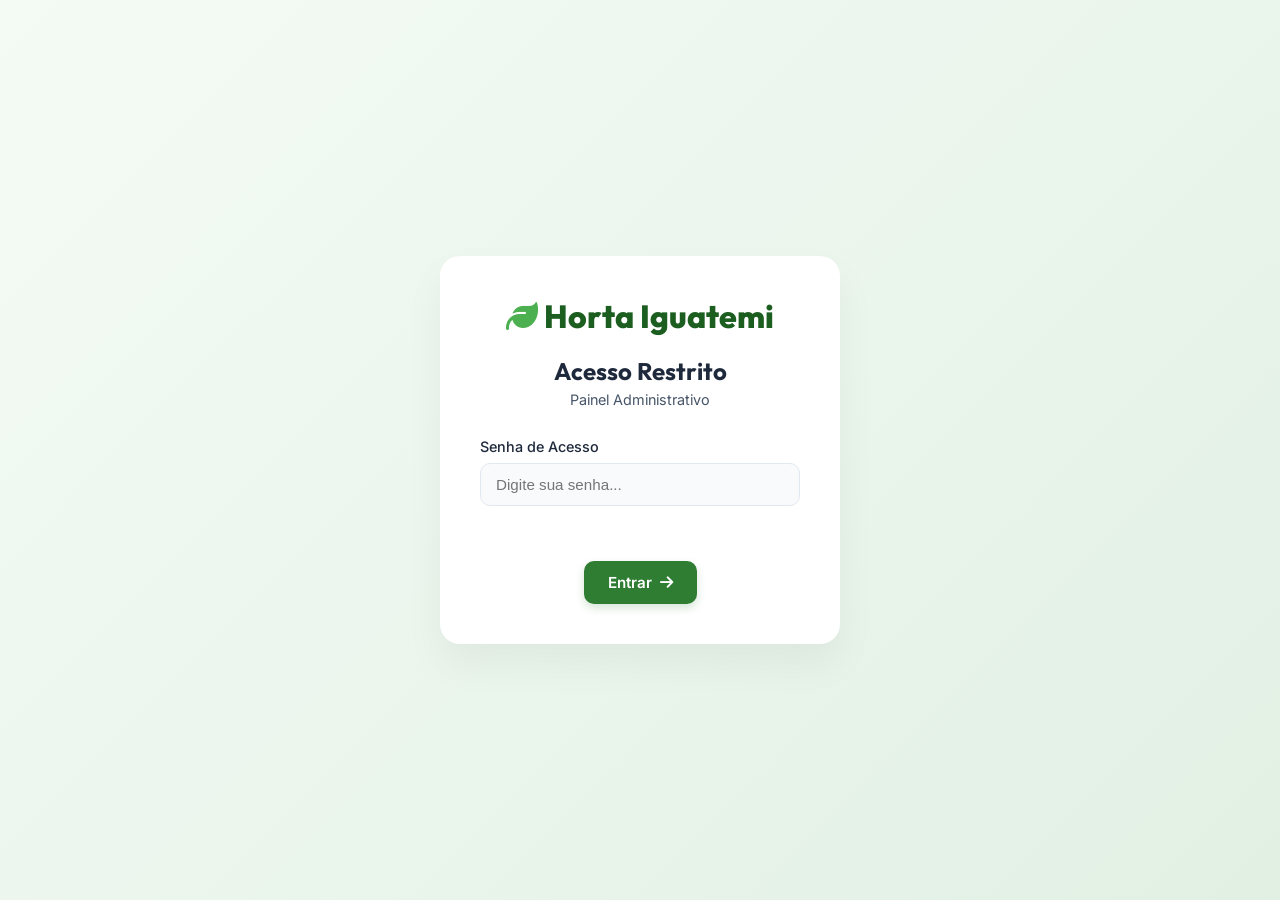
==== admin/index.html @ df5c10e3 "feat: adiciona painel de administracao e banco de dados local" ====
<!DOCTYPE html>
<html lang="pt-br">
<head>
    <meta charset="UTF-8">
    <meta name="viewport" content="width=device-width, initial-scale=1.0">
    <title>Painel Administrativo | Horta Iguatemi</title>
    <!-- Fonts -->
    <link rel="preconnect" href="https://fonts.googleapis.com">
    <link rel="preconnect" href="https://fonts.gstatic.com" crossorigin>
    <link href="https://fonts.googleapis.com/css2?family=Outfit:wght@400;500;600;700&family=Inter:wght@400;500;600&display=swap" rel="stylesheet">
    <!-- Icons -->
    <link rel="stylesheet" href="https://cdnjs.cloudflare.com/ajax/libs/font-awesome/6.5.1/css/all.min.css">
    <link rel="stylesheet" href="style.css">
</head>
<body>

    <!-- Tela de Login -->
    <div id="loginScreen" class="login-container">
        <div class="login-box">
            <div class="login-logo">
                <i class="fa-solid fa-leaf"></i> Horta Iguatemi
            </div>
            <h2>Acesso Restrito</h2>
            <p>Painel Administrativo</p>
            <div class="form-group">
                <label for="passwordInput">Senha de Acesso</label>
                <input type="password" id="passwordInput" placeholder="Digite sua senha...">
                <p id="loginError" class="error-msg"></p>
            </div>
            <button id="loginBtn" class="btn btn-primary">Entrar <i class="fa-solid fa-arrow-right"></i></button>
        </div>
    </div>

    <!-- Dashboard -->
    <div id="dashboardScreen" class="dashboard-container" style="display: none;">
        <!-- Sidebar -->
        <aside class="sidebar">
            <div class="sidebar-header">
                <i class="fa-solid fa-leaf"></i> Admin
            </div>
            <ul class="sidebar-menu">
                <li class="active"><a href="#"><i class="fa-solid fa-box"></i> Produtos</a></li>
                <li><a href="#" id="configMenuBtn"><i class="fa-solid fa-gear"></i> Configuração (GitHub)</a></li>
                <li><a href="../catalogo/index.html" target="_blank"><i class="fa-solid fa-arrow-up-right-from-square"></i> Ver Loja</a></li>
                <li class="logout-item"><a href="#" id="logoutBtn"><i class="fa-solid fa-right-from-bracket"></i> Sair</a></li>
            </ul>
        </aside>

        <!-- Main Content -->
        <main class="main-content">
            <header class="topbar">
                <h1>Gerenciamento de Produtos</h1>
                <div class="topbar-actions">
                    <span id="syncStatus" class="sync-status">Conectando...</span>
                    <button class="btn btn-primary" id="addProductBtn">
                        <i class="fa-solid fa-plus"></i> Novo Produto
                    </button>
                    <button class="btn btn-success" id="saveChangesBtn">
                        <i class="fa-solid fa-cloud-arrow-up"></i> Publicar Alterações
                    </button>
                </div>
            </header>

            <div class="content-wrapper">
                <div class="table-container">
                    <table class="products-table">
                        <thead>
                            <tr>
                                <th>Imagem</th>
                                <th>Produto</th>
                                <th>Categoria</th>
                                <th>Preço</th>
                                <th>Estoque</th>
                                <th>Ações</th>
                            </tr>
                        </thead>
                        <tbody id="productsTableBody">
                            <!-- Populated by JS -->
                        </tbody>
                    </table>
                </div>
            </div>
        </main>
    </div>

    <!-- Modal Adicionar/Editar Produto -->
    <div id="productModal" class="modal">
        <div class="modal-content">
            <div class="modal-header">
                <h3 id="modalTitle">Novo Produto</h3>
                <button class="close-btn" id="closeModalBtn"><i class="fa-solid fa-xmark"></i></button>
            </div>
            <div class="modal-body">
                <form id="productForm">
                    <input type="hidden" id="productId">
                    <div class="form-row">
                        <div class="form-group">
                            <label>Nome do Produto *</label>
                            <input type="text" id="pName" required>
                        </div>
                        <div class="form-group">
                            <label>Categoria *</label>
                            <select id="pCategory" required>
                                <option value="legumes">Legumes</option>
                                <option value="verduras">Verduras</option>
                                <option value="frutas">Frutas</option>
                            </select>
                        </div>
                    </div>
                    <div class="form-row">
                        <div class="form-group">
                            <label>Descrição (ex: 1kg, maço) *</label>
                            <input type="text" id="pDesc" required>
                        </div>
                        <div class="form-group">
                            <label>Preço (R$) *</label>
                            <input type="number" id="pPrice" step="0.01" required>
                        </div>
                    </div>
                    <div class="form-row align-center">
                        <div class="form-group">
                            <label>Disponível em Estoque?</label>
                            <label class="switch">
                                <input type="checkbox" id="pStock" checked>
                                <span class="slider round"></span>
                            </label>
                        </div>
                    </div>
                    
                    <div class="form-group">
                        <label>Imagem do Produto *</label>
                        <div class="image-upload-wrapper">
                            <img id="imagePreview" src="https://via.placeholder.com/300x200?text=Sem+Imagem" alt="Preview">
                            <div class="upload-controls">
                                <label class="btn btn-outline" style="cursor:pointer">
                                    <i class="fa-solid fa-upload"></i> Escolher Arquivo
                                    <input type="file" id="pImageFile" accept="image/*" style="display:none">
                                </label>
                                <p class="text-sm">Ou insira uma URL:</p>
                                <input type="url" id="pImageURL" placeholder="https://..." style="margin-top: 5px;">
                            </div>
                        </div>
                    </div>
                </form>
            </div>
            <div class="modal-footer">
                <button class="btn btn-outline" id="cancelModalBtn">Cancelar</button>
                <button class="btn btn-primary" id="saveProductBtn">Salvar Produto</button>
            </div>
        </div>
    </div>

    <!-- Modal Configuração GitHub -->
    <div id="configModal" class="modal">
        <div class="modal-content">
            <div class="modal-header">
                <h3>Configuração do Banco de Dados (GitHub)</h3>
                <button class="close-btn" id="closeConfigBtn"><i class="fa-solid fa-xmark"></i></button>
            </div>
            <div class="modal-body">
                <div class="alert info">
                    <i class="fa-solid fa-circle-info"></i> Para que as alterações sejam salvas e o site atualizado no Vercel, preencha os dados do seu repositório.
                </div>
                <div class="form-group">
                    <label>Seu Usuário do GitHub</label>
                    <input type="text" id="ghUser" placeholder="ex: vinicin0102">
                </div>
                <div class="form-group">
                    <label>Nome do Repositório</label>
                    <input type="text" id="ghRepo" placeholder="ex: Horta-Iguatemi">
                </div>
                <div class="form-group">
                    <label>Personal Access Token (PAT) *</label>
                    <input type="password" id="ghToken" placeholder="ghp_xxxxxxxxxxxxxxxxx">
                    <small><a href="https://github.com/settings/tokens/new?scopes=repo" target="_blank">Clique aqui para gerar um novo Token no GitHub (marque a opção "repo")</a></small>
                </div>
            </div>
            <div class="modal-footer">
                <button class="btn btn-primary" id="saveConfigBtn">Salvar Configuração</button>
            </div>
        </div>
    </div>

    <script src="admin.js"></script>
</body>
</html>
---- admin/style.css ----
:root {
    --primary: #2e7d32;
    --primary-light: #4caf50;
    --primary-dark: #1b5e20;
    --accent: #f57c00;
    --bg-light: #f4fbf5;
    --bg-body: #f8fafc;
    --text-dark: #1e293b;
    --text-body: #475569;
    --white: #ffffff;
    --border: #e2e8f0;
    --danger: #ef4444;
    --success: #10b981;
}

* { margin: 0; padding: 0; box-sizing: border-box; }

body {
    font-family: 'Inter', sans-serif;
    background-color: var(--bg-body);
    color: var(--text-body);
    display: flex;
    min-height: 100vh;
}

/* LOGIN SCREEN */
.login-container {
    display: flex;
    align-items: center;
    justify-content: center;
    width: 100%;
    height: 100vh;
    background: linear-gradient(135deg, var(--bg-light) 0%, #e2f0e4 100%);
}

.login-box {
    background: var(--white);
    padding: 40px;
    border-radius: 20px;
    box-shadow: 0 20px 40px rgba(0,0,0,0.05);
    width: 100%;
    max-width: 400px;
    text-align: center;
}

.login-logo {
    font-family: 'Outfit', sans-serif;
    font-size: 2rem;
    font-weight: 800;
    color: var(--primary-dark);
    margin-bottom: 20px;
}
.login-logo i { color: var(--primary-light); }
.login-box h2 { color: var(--text-dark); margin-bottom: 5px; font-family: 'Outfit', sans-serif; }
.login-box p { margin-bottom: 30px; font-size: 0.9rem; }

.error-msg { color: var(--danger); font-size: 0.85rem; margin-top: 5px; min-height: 20px;}

/* BUTTONS */
.btn {
    display: inline-flex; align-items: center; justify-content: center; gap: 8px;
    padding: 12px 24px; border-radius: 10px; font-weight: 600; font-size: 0.95rem;
    cursor: pointer; border: none; transition: all 0.3s ease; font-family: 'Inter', sans-serif;
}
.btn-primary { background: var(--primary); color: var(--white); box-shadow: 0 4px 10px rgba(46, 125, 50, 0.2); }
.btn-primary:hover { background: var(--primary-dark); transform: translateY(-2px); }
.btn-success { background: var(--success); color: var(--white); box-shadow: 0 4px 10px rgba(16, 185, 129, 0.2); }
.btn-success:hover { background: #059669; transform: translateY(-2px); }
.btn-outline { background: transparent; color: var(--text-dark); border: 1px solid var(--border); }
.btn-outline:hover { background: var(--bg-light); border-color: var(--primary); color: var(--primary); }
.btn-danger { background: #fee2e2; color: var(--danger); }
.btn-danger:hover { background: var(--danger); color: white; }
.btn-icon { padding: 8px; border-radius: 8px; font-size: 1rem; }

/* FORMS */
.form-group { margin-bottom: 20px; text-align: left; width: 100%; }
.form-group label { display: block; margin-bottom: 8px; font-size: 0.9rem; font-weight: 500; color: var(--text-dark); }
input[type="text"], input[type="password"], input[type="number"], input[type="url"], select {
    width: 100%; padding: 12px 15px; border: 1px solid var(--border); border-radius: 10px;
    font-size: 0.95rem; outline: none; transition: border-color 0.3s; background: var(--bg-body);
}
input:focus, select:focus { border-color: var(--primary); background: var(--white); box-shadow: 0 0 0 3px rgba(76, 175, 80, 0.1); }
.form-row { display: flex; gap: 20px; }
.form-row .form-group { flex: 1; }

/* DASHBOARD LAYOUT */
.dashboard-container { display: flex; width: 100%; height: 100vh; overflow: hidden; }

/* SIDEBAR */
.sidebar {
    width: 260px; background: var(--white); border-right: 1px solid var(--border);
    display: flex; flex-direction: column; z-index: 10;
}
.sidebar-header {
    padding: 30px 24px; font-family: 'Outfit', sans-serif; font-size: 1.5rem;
    font-weight: 800; color: var(--primary-dark); border-bottom: 1px solid var(--border);
}
.sidebar-menu { list-style: none; padding: 20px 0; flex: 1; }
.sidebar-menu li a {
    display: flex; align-items: center; gap: 12px; padding: 15px 24px;
    color: var(--text-body); text-decoration: none; font-weight: 500; transition: all 0.3s;
}
.sidebar-menu li a:hover, .sidebar-menu li.active a { background: var(--bg-light); color: var(--primary); border-right: 4px solid var(--primary); }
.sidebar-menu li.logout-item { margin-top: auto; border-top: 1px solid var(--border); }
.sidebar-menu li.logout-item a { color: var(--danger); }
.sidebar-menu li.logout-item a:hover { background: #fee2e2; border-right: 4px solid var(--danger); }

/* MAIN CONTENT */
.main-content { flex: 1; display: flex; flex-direction: column; overflow-y: auto; }
.topbar {
    background: var(--white); padding: 20px 40px; display: flex;
    justify-content: space-between; align-items: center; border-bottom: 1px solid var(--border);
    position: sticky; top: 0; z-index: 5;
}
.topbar h1 { font-family: 'Outfit', sans-serif; font-size: 1.5rem; color: var(--text-dark); }
.topbar-actions { display: flex; align-items: center; gap: 15px; }

.sync-status { font-size: 0.85rem; font-weight: 500; color: #64748b; display: flex; align-items: center; gap: 6px; }
.sync-status.online { color: var(--success); }
.sync-status.offline { color: var(--danger); }
.sync-status.syncing { color: var(--accent); }

/* CONTENT */
.content-wrapper { padding: 40px; }

.table-container {
    background: var(--white); border-radius: 16px; border: 1px solid var(--border);
    overflow: hidden; box-shadow: 0 4px 6px rgba(0,0,0,0.02);
}
.products-table { width: 100%; border-collapse: collapse; }
.products-table th {
    background: var(--bg-body); padding: 15px 20px; text-align: left;
    font-size: 0.85rem; font-weight: 600; color: #64748b; text-transform: uppercase; letter-spacing: 0.5px;
}
.products-table td { padding: 15px 20px; border-top: 1px solid var(--border); vertical-align: middle; }
.products-table tr:hover { background: var(--bg-body); }

.prod-img-cell img { width: 48px; height: 48px; border-radius: 8px; object-fit: cover; }
.prod-name-cell { font-weight: 600; color: var(--text-dark); }
.prod-desc { font-size: 0.8rem; color: #64748b; display: block; }
.badge { padding: 4px 10px; border-radius: 50px; font-size: 0.75rem; font-weight: 600; }
.badge-cat { background: var(--bg-light); color: var(--primary); }
.badge-stock { background: #dcfce7; color: #166534; }
.badge-stock.out { background: #fee2e2; color: #991b1b; }

.actions-cell { display: flex; gap: 8px; }

/* MODAL */
.modal {
    position: fixed; top: 0; left: 0; width: 100%; height: 100%;
    background: rgba(15, 23, 42, 0.6); backdrop-filter: blur(4px);
    display: none; align-items: center; justify-content: center; z-index: 100;
    opacity: 0; transition: opacity 0.3s;
}
.modal.active { display: flex; opacity: 1; }
.modal-content {
    background: var(--white); width: 100%; max-width: 600px; border-radius: 24px;
    box-shadow: 0 25px 50px -12px rgba(0,0,0,0.25); transform: translateY(20px); transition: transform 0.3s;
    display: flex; flex-direction: column; max-height: 90vh;
}
.modal.active .modal-content { transform: translateY(0); }

.modal-header {
    padding: 24px 30px; border-bottom: 1px solid var(--border); display: flex;
    justify-content: space-between; align-items: center;
}
.modal-header h3 { font-family: 'Outfit', sans-serif; font-size: 1.3rem; color: var(--text-dark); }
.close-btn { background: none; border: none; font-size: 1.2rem; cursor: pointer; color: #64748b; }
.close-btn:hover { color: var(--danger); }

.modal-body { padding: 30px; overflow-y: auto; }
.modal-footer {
    padding: 20px 30px; border-top: 1px solid var(--border); display: flex;
    justify-content: flex-end; gap: 15px; background: var(--bg-body); border-radius: 0 0 24px 24px;
}

/* SWITCH TOGGLE */
.switch { position: relative; display: inline-block; width: 50px; height: 26px; }
.switch input { opacity: 0; width: 0; height: 0; }
.slider { position: absolute; cursor: pointer; top: 0; left: 0; right: 0; bottom: 0; background-color: #ccc; transition: .4s; }
.slider:before { position: absolute; content: ""; height: 18px; width: 18px; left: 4px; bottom: 4px; background-color: white; transition: .4s; }
input:checked + .slider { background-color: var(--success); }
input:checked + .slider:before { transform: translateX(24px); }
.slider.round { border-radius: 34px; }
.slider.round:before { border-radius: 50%; }

/* IMAGE UPLOAD */
.image-upload-wrapper { display: flex; gap: 20px; align-items: flex-start; }
#imagePreview { width: 120px; height: 120px; border-radius: 12px; object-fit: cover; border: 1px solid var(--border); }
.upload-controls { flex: 1; }

.alert { padding: 12px 16px; border-radius: 10px; margin-bottom: 20px; font-size: 0.9rem; }
.alert.info { background: #eff6ff; color: #1e3a8a; border: 1px solid #bfdbfe; }
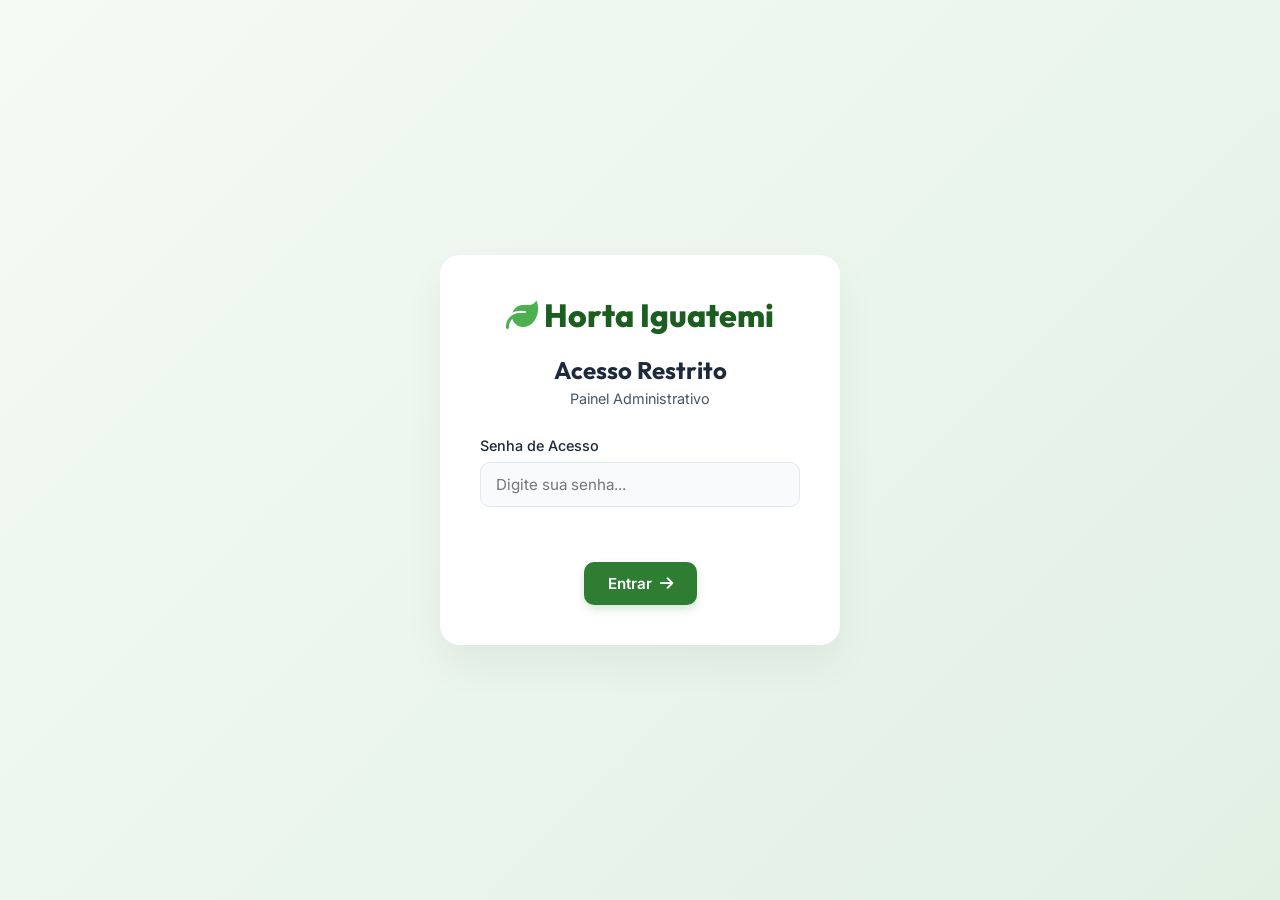
==== commit 74907150: "feat: landing page totalmente gerenciável via painel admin com suporte a upload de imagens" ====
--- a/admin/index.html
+++ b/admin/index.html
@@ -39,8 +39,8 @@
                 <i class="fa-solid fa-leaf"></i> Admin
             </div>
             <ul class="sidebar-menu">
-                <li class="active"><a href="#"><i class="fa-solid fa-box"></i> Produtos</a></li>
-                <li><a href="#" id="configMenuBtn"><i class="fa-solid fa-gear"></i> Configuração (GitHub)</a></li>
+                <li class="active" id="menu-produtos"><a href="#"><i class="fa-solid fa-box"></i> Produtos</a></li>
+                <li id="menu-site"><a href="#"><i class="fa-solid fa-palette"></i> Personalizar Site</a></li>
                 <li><a href="../catalogo/index.html" target="_blank"><i class="fa-solid fa-arrow-up-right-from-square"></i> Ver Loja</a></li>
                 <li class="logout-item"><a href="#" id="logoutBtn"><i class="fa-solid fa-right-from-bracket"></i> Sair</a></li>
             </ul>
@@ -62,7 +62,7 @@
             </header>
 
             <div class="content-wrapper">
-                <div class="table-container">
+                <div class="table-container" id="productsSection">
                     <table class="products-table">
                         <thead>
                             <tr>
@@ -79,6 +79,373 @@
                         </tbody>
                     </table>
                 </div>
+
+                <!-- Personalizar Site Section -->
+                <div class="site-config-container" id="siteConfigSection" style="display: none;">
+                    <h2 style="margin-bottom: 8px; font-family: 'Outfit'; color: var(--primary-dark);"><i class="fa-solid fa-wand-magic-sparkles"></i> Editor da Landing Page</h2>
+                    <p style="margin-bottom: 25px; color: #64748b; font-size: 0.9rem;">Clique em cada seção para expandir e editar todos os textos e imagens do seu site.</p>
+                    
+                    <form id="siteConfigForm">
+
+                        <!-- WHATSAPP -->
+                        <div class="accordion-section">
+                            <div class="accordion-header" onclick="toggleAccordion(this)">
+                                <span><i class="fa-brands fa-whatsapp" style="color:#25D366"></i> WhatsApp</span>
+                                <i class="fa-solid fa-chevron-down accordion-arrow"></i>
+                            </div>
+                            <div class="accordion-body">
+                                <div class="form-group">
+                                    <label>Número do WhatsApp (ex: 5515999999999)</label>
+                                    <input type="text" id="cfgWhatsapp" placeholder="5515999999999">
+                                    <small>Será usado para receber os pedidos do catálogo.</small>
+                                </div>
+                            </div>
+                        </div>
+
+                        <!-- HERO -->
+                        <div class="accordion-section">
+                            <div class="accordion-header" onclick="toggleAccordion(this)">
+                                <span><i class="fa-solid fa-star" style="color:var(--accent)"></i> Seção Principal (Hero)</span>
+                                <i class="fa-solid fa-chevron-down accordion-arrow"></i>
+                            </div>
+                            <div class="accordion-body">
+                                <div class="form-group">
+                                    <label>Tag / Etiqueta</label>
+                                    <input type="text" id="cfgHeroTag" placeholder="Entrega Rápida em Sorocaba">
+                                </div>
+                                <div class="form-group">
+                                    <label>Título Principal</label>
+                                    <input type="text" id="cfgHeroTitle" placeholder="Hortifruti Fresco Direto da Horta para Sua Casa">
+                                    <small>Use &lt;span&gt;Palavra&lt;/span&gt; para destaque verde.</small>
+                                </div>
+                                <div class="form-group">
+                                    <label>Subtítulo</label>
+                                    <textarea id="cfgHeroSub" rows="2" placeholder="Verduras e legumes colhidos no mesmo dia..."></textarea>
+                                </div>
+                                <div class="form-group">
+                                    <label>Imagem Principal</label>
+                                    <div class="image-upload-wrapper" style="display:flex; gap:15px; align-items:center;">
+                                        <img id="previewHeroImg" src="https://via.placeholder.com/120" alt="Preview" style="width:120px; height:80px; object-fit:cover; border-radius:8px; border:1px solid #e2e8f0;">
+                                        <div class="upload-controls" style="flex:1;">
+                                            <label class="btn btn-outline" style="cursor:pointer; padding: 8px 16px; font-size: 0.85rem;">
+                                                <i class="fa-solid fa-upload"></i> Enviar Foto
+                                                <input type="file" id="fileHeroImg" accept="image/*" style="display:none" onchange="handleSiteImageUpload(this, 'cfgHeroImg', 'previewHeroImg')">
+                                            </label>
+                                            <input type="text" id="cfgHeroImg" placeholder="Ou cole a URL..." oninput="updatePreview('previewHeroImg', this.value)" style="margin-top: 10px;">
+                                        </div>
+                                    </div>
+                                </div>
+                                <div class="form-row">
+                                    <div class="form-group">
+                                        <label>Badge Flutuante — Título</label>
+                                        <input type="text" id="cfgBadgeTitle" placeholder="Delivery Rápido">
+                                    </div>
+                                    <div class="form-group">
+                                        <label>Badge Flutuante — Subtítulo</label>
+                                        <input type="text" id="cfgBadgeSub" placeholder="Sorocaba e Região">
+                                    </div>
+                                </div>
+                            </div>
+                        </div>
+
+                        <!-- SOBRE NOS -->
+                        <div class="accordion-section">
+                            <div class="accordion-header" onclick="toggleAccordion(this)">
+                                <span><i class="fa-solid fa-book-open" style="color:var(--primary)"></i> Seção Sobre Nós</span>
+                                <i class="fa-solid fa-chevron-down accordion-arrow"></i>
+                            </div>
+                            <div class="accordion-body">
+                                <div class="form-group">
+                                    <label>Tag / Etiqueta</label>
+                                    <input type="text" id="cfgAboutTag" placeholder="Nossa História">
+                                </div>
+                                <div class="form-group">
+                                    <label>Imagem Sobre Nós</label>
+                                    <div class="image-upload-wrapper" style="display:flex; gap:15px; align-items:center;">
+                                        <img id="previewAboutImg" src="https://via.placeholder.com/120" alt="Preview" style="width:120px; height:80px; object-fit:cover; border-radius:8px; border:1px solid #e2e8f0;">
+                                        <div class="upload-controls" style="flex:1;">
+                                            <label class="btn btn-outline" style="cursor:pointer; padding: 8px 16px; font-size: 0.85rem;">
+                                                <i class="fa-solid fa-upload"></i> Enviar Foto
+                                                <input type="file" id="fileAboutImg" accept="image/*" style="display:none" onchange="handleSiteImageUpload(this, 'cfgAboutImg', 'previewAboutImg')">
+                                            </label>
+                                            <input type="text" id="cfgAboutImg" placeholder="Ou cole a URL..." oninput="updatePreview('previewAboutImg', this.value)" style="margin-top: 10px;">
+                                        </div>
+                                    </div>
+                                </div>
+                                <div class="form-group">
+                                    <label>Título</label>
+                                    <input type="text" id="cfgAboutTitle" placeholder="Tradição de mais de 20 anos em Sorocaba">
+                                </div>
+                                <div class="form-group">
+                                    <label>Texto</label>
+                                    <textarea id="cfgAboutText" rows="6" placeholder="Escreva a história..."></textarea>
+                                    <small>Use &lt;strong&gt;texto&lt;/strong&gt; para negrito e &lt;br&gt; para quebra de linha.</small>
+                                </div>
+                            </div>
+                        </div>
+
+                        <!-- BENEFICIOS -->
+                        <div class="accordion-section">
+                            <div class="accordion-header" onclick="toggleAccordion(this)">
+                                <span><i class="fa-solid fa-trophy" style="color:#eab308"></i> Seção Benefícios (4 cards)</span>
+                                <i class="fa-solid fa-chevron-down accordion-arrow"></i>
+                            </div>
+                            <div class="accordion-body">
+                                <div class="form-group">
+                                    <label>Tag / Etiqueta</label>
+                                    <input type="text" id="cfgBenTag" placeholder="Por que escolher a Horta Iguatemi?">
+                                </div>
+                                <div class="form-group">
+                                    <label>Título da Seção</label>
+                                    <input type="text" id="cfgBenTitle" placeholder="Benefícios de comprar direto do produtor">
+                                </div>
+                                <div class="card-edit-group">
+                                    <p class="card-edit-label">Card 1 — <i class="fa-solid fa-sun"></i></p>
+                                    <div class="form-row">
+                                        <div class="form-group"><label>Título</label><input type="text" id="cfgBen1Title" placeholder="Colhidos no Mesmo Dia"></div>
+                                        <div class="form-group"><label>Texto</label><input type="text" id="cfgBen1Text" placeholder="Garantia de frescor absoluto..."></div>
+                                    </div>
+                                </div>
+                                <div class="card-edit-group">
+                                    <p class="card-edit-label">Card 2 — <i class="fa-solid fa-leaf"></i></p>
+                                    <div class="form-row">
+                                        <div class="form-group"><label>Título</label><input type="text" id="cfgBen2Title" placeholder="Fertilizantes Biológicos"></div>
+                                        <div class="form-group"><label>Texto</label><input type="text" id="cfgBen2Text" placeholder="Cultivo sustentável..."></div>
+                                    </div>
+                                </div>
+                                <div class="card-edit-group">
+                                    <p class="card-edit-label">Card 3 — <i class="fa-solid fa-handshake"></i></p>
+                                    <div class="form-row">
+                                        <div class="form-group"><label>Título</label><input type="text" id="cfgBen3Title" placeholder="Sem Atravessadores"></div>
+                                        <div class="form-group"><label>Texto</label><input type="text" id="cfgBen3Text" placeholder="Direto da nossa horta..."></div>
+                                    </div>
+                                </div>
+                                <div class="card-edit-group">
+                                    <p class="card-edit-label">Card 4 — <i class="fa-solid fa-motorcycle"></i></p>
+                                    <div class="form-row">
+                                        <div class="form-group"><label>Título</label><input type="text" id="cfgBen4Title" placeholder="Entrega Rápida"></div>
+                                        <div class="form-group"><label>Texto</label><input type="text" id="cfgBen4Text" placeholder="Agilidade no delivery..."></div>
+                                    </div>
+                                </div>
+                            </div>
+                        </div>
+
+                        <!-- COMO FUNCIONA -->
+                        <div class="accordion-section">
+                            <div class="accordion-header" onclick="toggleAccordion(this)">
+                                <span><i class="fa-solid fa-list-ol" style="color:#6366f1"></i> Seção Como Funciona (4 passos)</span>
+                                <i class="fa-solid fa-chevron-down accordion-arrow"></i>
+                            </div>
+                            <div class="accordion-body">
+                                <div class="form-group">
+                                    <label>Tag / Etiqueta</label>
+                                    <input type="text" id="cfgStepsTag" placeholder="Praticidade">
+                                </div>
+                                <div class="form-group">
+                                    <label>Título da Seção</label>
+                                    <input type="text" id="cfgStepsTitle" placeholder="Como Funciona">
+                                </div>
+                                <div class="card-edit-group">
+                                    <p class="card-edit-label">Passo 1</p>
+                                    <div class="form-row">
+                                        <div class="form-group"><label>Título</label><input type="text" id="cfgStep1Title" placeholder="Escolha seus produtos"></div>
+                                        <div class="form-group"><label>Texto</label><input type="text" id="cfgStep1Text" placeholder="Confira nossa lista..."></div>
+                                    </div>
+                                </div>
+                                <div class="card-edit-group">
+                                    <p class="card-edit-label">Passo 2</p>
+                                    <div class="form-row">
+                                        <div class="form-group"><label>Título</label><input type="text" id="cfgStep2Title" placeholder="Faça o pedido"></div>
+                                        <div class="form-group"><label>Texto</label><input type="text" id="cfgStep2Text" placeholder="Faça seu pedido pelo site..."></div>
+                                    </div>
+                                </div>
+                                <div class="card-edit-group">
+                                    <p class="card-edit-label">Passo 3</p>
+                                    <div class="form-row">
+                                        <div class="form-group"><label>Título</label><input type="text" id="cfgStep3Title" placeholder="Colheita no dia"></div>
+                                        <div class="form-group"><label>Texto</label><input type="text" id="cfgStep3Text" placeholder="A Horta Iguatemi colhe..."></div>
+                                    </div>
+                                </div>
+                                <div class="card-edit-group">
+                                    <p class="card-edit-label">Passo 4</p>
+                                    <div class="form-row">
+                                        <div class="form-group"><label>Título</label><input type="text" id="cfgStep4Title" placeholder="Entregamos"></div>
+                                        <div class="form-group"><label>Texto</label><input type="text" id="cfgStep4Text" placeholder="Receba na sua casa..."></div>
+                                    </div>
+                                </div>
+                            </div>
+                        </div>
+
+                        <!-- VITRINE DE PRODUTOS -->
+                        <div class="accordion-section">
+                            <div class="accordion-header" onclick="toggleAccordion(this)">
+                                <span><i class="fa-solid fa-images" style="color:#ec4899"></i> Vitrine de Produtos (6 cards)</span>
+                                <i class="fa-solid fa-chevron-down accordion-arrow"></i>
+                            </div>
+                            <div class="accordion-body">
+                                <div class="form-group">
+                                    <label>Tag / Etiqueta</label>
+                                    <input type="text" id="cfgProdTag" placeholder="Frescor Garantido">
+                                </div>
+                                <div class="form-group">
+                                    <label>Título da Seção</label>
+                                    <input type="text" id="cfgProdTitle" placeholder="Produtos Disponíveis">
+                                </div>
+
+                                <div class="card-edit-group">
+                                    <p class="card-edit-label">Produto 1</p>
+                                    <div class="form-group"><label>Selo (ex: Mais Vendido)</label><input type="text" id="cfgVp1Tag" placeholder="Mais Vendido"></div>
+                                    <div class="form-row">
+                                        <div class="form-group"><label>Nome</label><input type="text" id="cfgVp1Name" placeholder="Couve"></div>
+                                        <div class="form-group">
+                                            <label>Imagem</label>
+                                            <div style="display:flex; gap:10px; align-items:center;">
+                                                <img id="previewVp1Img" src="https://via.placeholder.com/40" style="width:40px; height:40px; border-radius:5px; object-fit:cover;">
+                                                <label class="btn btn-outline" style="cursor:pointer; padding: 8px; font-size: 0.8rem; flex-shrink:0;">
+                                                    <i class="fa-solid fa-upload"></i> <input type="file" accept="image/*" style="display:none" onchange="handleSiteImageUpload(this, 'cfgVp1Img', 'previewVp1Img')">
+                                                </label>
+                                                <input type="text" id="cfgVp1Img" placeholder="URL da Foto" oninput="updatePreview('previewVp1Img', this.value)">
+                                            </div>
+                                        </div>
+                                    </div>
+                                    <div class="form-group"><label>Descrição</label><input type="text" id="cfgVp1Desc" placeholder="Folhas verdes e crocantes..."></div>
+                                </div>
+
+                                <div class="card-edit-group">
+                                    <p class="card-edit-label">Produto 2</p>
+                                    <div class="form-row">
+                                        <div class="form-group"><label>Nome</label><input type="text" id="cfgVp2Name" placeholder="Beterraba"></div>
+                                        <div class="form-group">
+                                            <label>Imagem</label>
+                                            <div style="display:flex; gap:10px; align-items:center;">
+                                                <img id="previewVp2Img" src="https://via.placeholder.com/40" style="width:40px; height:40px; border-radius:5px; object-fit:cover;">
+                                                <label class="btn btn-outline" style="cursor:pointer; padding: 8px; font-size: 0.8rem; flex-shrink:0;">
+                                                    <i class="fa-solid fa-upload"></i> <input type="file" accept="image/*" style="display:none" onchange="handleSiteImageUpload(this, 'cfgVp2Img', 'previewVp2Img')">
+                                                </label>
+                                                <input type="text" id="cfgVp2Img" placeholder="URL da Foto" oninput="updatePreview('previewVp2Img', this.value)">
+                                            </div>
+                                        </div>
+                                    </div>
+                                    <div class="form-group"><label>Descrição</label><input type="text" id="cfgVp2Desc" placeholder="Fresquinha e cheia de nutrientes..."></div>
+                                </div>
+
+                                <div class="card-edit-group">
+                                    <p class="card-edit-label">Produto 3</p>
+                                    <div class="form-row">
+                                        <div class="form-group"><label>Nome</label><input type="text" id="cfgVp3Name" placeholder="Hortelã"></div>
+                                        <div class="form-group">
+                                            <label>Imagem</label>
+                                            <div style="display:flex; gap:10px; align-items:center;">
+                                                <img id="previewVp3Img" src="https://via.placeholder.com/40" style="width:40px; height:40px; border-radius:5px; object-fit:cover;">
+                                                <label class="btn btn-outline" style="cursor:pointer; padding: 8px; font-size: 0.8rem; flex-shrink:0;">
+                                                    <i class="fa-solid fa-upload"></i> <input type="file" accept="image/*" style="display:none" onchange="handleSiteImageUpload(this, 'cfgVp3Img', 'previewVp3Img')">
+                                                </label>
+                                                <input type="text" id="cfgVp3Img" placeholder="URL da Foto" oninput="updatePreview('previewVp3Img', this.value)">
+                                            </div>
+                                        </div>
+                                    </div>
+                                    <div class="form-group"><label>Descrição</label><input type="text" id="cfgVp3Desc" placeholder="Aroma intenso..."></div>
+                                </div>
+
+                                <div class="card-edit-group">
+                                    <p class="card-edit-label">Produto 4</p>
+                                    <div class="form-row">
+                                        <div class="form-group"><label>Nome</label><input type="text" id="cfgVp4Name" placeholder="Agrião"></div>
+                                        <div class="form-group">
+                                            <label>Imagem</label>
+                                            <div style="display:flex; gap:10px; align-items:center;">
+                                                <img id="previewVp4Img" src="https://via.placeholder.com/40" style="width:40px; height:40px; border-radius:5px; object-fit:cover;">
+                                                <label class="btn btn-outline" style="cursor:pointer; padding: 8px; font-size: 0.8rem; flex-shrink:0;">
+                                                    <i class="fa-solid fa-upload"></i> <input type="file" accept="image/*" style="display:none" onchange="handleSiteImageUpload(this, 'cfgVp4Img', 'previewVp4Img')">
+                                                </label>
+                                                <input type="text" id="cfgVp4Img" placeholder="URL da Foto" oninput="updatePreview('previewVp4Img', this.value)">
+                                            </div>
+                                        </div>
+                                    </div>
+                                    <div class="form-group"><label>Descrição</label><input type="text" id="cfgVp4Desc" placeholder="Perfeito para saladas..."></div>
+                                </div>
+
+                                <div class="card-edit-group">
+                                    <p class="card-edit-label">Produto 5</p>
+                                    <div class="form-row">
+                                        <div class="form-group"><label>Nome</label><input type="text" id="cfgVp5Name" placeholder="Alface"></div>
+                                        <div class="form-group">
+                                            <label>Imagem</label>
+                                            <div style="display:flex; gap:10px; align-items:center;">
+                                                <img id="previewVp5Img" src="https://via.placeholder.com/40" style="width:40px; height:40px; border-radius:5px; object-fit:cover;">
+                                                <label class="btn btn-outline" style="cursor:pointer; padding: 8px; font-size: 0.8rem; flex-shrink:0;">
+                                                    <i class="fa-solid fa-upload"></i> <input type="file" accept="image/*" style="display:none" onchange="handleSiteImageUpload(this, 'cfgVp5Img', 'previewVp5Img')">
+                                                </label>
+                                                <input type="text" id="cfgVp5Img" placeholder="URL da Foto" oninput="updatePreview('previewVp5Img', this.value)">
+                                            </div>
+                                        </div>
+                                    </div>
+                                    <div class="form-group"><label>Descrição</label><input type="text" id="cfgVp5Desc" placeholder="Crespa, lisa e americana..."></div>
+                                </div>
+
+                                <div class="card-edit-group">
+                                    <p class="card-edit-label">Produto 6</p>
+                                    <div class="form-row">
+                                        <div class="form-group"><label>Nome</label><input type="text" id="cfgVp6Name" placeholder="Tomate"></div>
+                                        <div class="form-group">
+                                            <label>Imagem</label>
+                                            <div style="display:flex; gap:10px; align-items:center;">
+                                                <img id="previewVp6Img" src="https://via.placeholder.com/40" style="width:40px; height:40px; border-radius:5px; object-fit:cover;">
+                                                <label class="btn btn-outline" style="cursor:pointer; padding: 8px; font-size: 0.8rem; flex-shrink:0;">
+                                                    <i class="fa-solid fa-upload"></i> <input type="file" accept="image/*" style="display:none" onchange="handleSiteImageUpload(this, 'cfgVp6Img', 'previewVp6Img')">
+                                                </label>
+                                                <input type="text" id="cfgVp6Img" placeholder="URL da Foto" oninput="updatePreview('previewVp6Img', this.value)">
+                                            </div>
+                                        </div>
+                                    </div>
+                                    <div class="form-group"><label>Descrição</label><input type="text" id="cfgVp6Desc" placeholder="Vermelhinhos, suculentos..."></div>
+                                </div>
+
+                                <div class="form-group" style="margin-top: 15px;">
+                                    <label>Texto Extra (abaixo dos produtos)</label>
+                                    <input type="text" id="cfgProdExtra" placeholder="E muito mais: Rúcula, Cebolinha...">
+                                </div>
+                            </div>
+                        </div>
+
+                        <!-- DELIVERY BANNER -->
+                        <div class="accordion-section">
+                            <div class="accordion-header" onclick="toggleAccordion(this)">
+                                <span><i class="fa-solid fa-truck" style="color:var(--primary)"></i> Banner de Delivery</span>
+                                <i class="fa-solid fa-chevron-down accordion-arrow"></i>
+                            </div>
+                            <div class="accordion-body">
+                                <div class="form-group">
+                                    <label>Título</label>
+                                    <input type="text" id="cfgDeliveryTitle" placeholder="Delivery Horta Iguatemi">
+                                </div>
+                                <div class="form-group">
+                                    <label>Texto</label>
+                                    <textarea id="cfgDeliveryText" rows="3" placeholder="Agora você pode receber verduras..."></textarea>
+                                </div>
+                            </div>
+                        </div>
+
+                        <!-- RODAPE -->
+                        <div class="accordion-section">
+                            <div class="accordion-header" onclick="toggleAccordion(this)">
+                                <span><i class="fa-solid fa-shoe-prints" style="color:#64748b"></i> Rodapé</span>
+                                <i class="fa-solid fa-chevron-down accordion-arrow"></i>
+                            </div>
+                            <div class="accordion-body">
+                                <div class="form-group">
+                                    <label>Texto do Rodapé</label>
+                                    <input type="text" id="cfgFooterText" placeholder="Mais de 20 anos produzindo qualidade...">
+                                    <small>Use &lt;br&gt; para quebra de linha.</small>
+                                </div>
+                            </div>
+                        </div>
+                        
+                        <div style="margin-top: 30px; text-align: right;">
+                            <button type="submit" class="btn btn-primary btn-save-site" id="saveSiteConfigBtn"><i class="fa-solid fa-save"></i> Salvar Todas as Alterações</button>
+                        </div>
+                    </form>
+                </div>
             </div>
         </main>
     </div>
--- a/admin/style.css
+++ b/admin/style.css
@@ -75,11 +75,13 @@
 /* FORMS */
 .form-group { margin-bottom: 20px; text-align: left; width: 100%; }
 .form-group label { display: block; margin-bottom: 8px; font-size: 0.9rem; font-weight: 500; color: var(--text-dark); }
-input[type="text"], input[type="password"], input[type="number"], input[type="url"], select {
+input[type="text"], input[type="password"], input[type="number"], input[type="url"], select, textarea {
     width: 100%; padding: 12px 15px; border: 1px solid var(--border); border-radius: 10px;
     font-size: 0.95rem; outline: none; transition: border-color 0.3s; background: var(--bg-body);
-}
-input:focus, select:focus { border-color: var(--primary); background: var(--white); box-shadow: 0 0 0 3px rgba(76, 175, 80, 0.1); }
+    font-family: inherit;
+}
+textarea { resize: vertical; min-height: 80px; }
+input:focus, select:focus, textarea:focus { border-color: var(--primary); background: var(--white); box-shadow: 0 0 0 3px rgba(76, 175, 80, 0.1); }
 .form-row { display: flex; gap: 20px; }
 .form-row .form-group { flex: 1; }
 
@@ -191,3 +193,97 @@
 
 .alert { padding: 12px 16px; border-radius: 10px; margin-bottom: 20px; font-size: 0.9rem; }
 .alert.info { background: #eff6ff; color: #1e3a8a; border: 1px solid #bfdbfe; }
+
+/* SITE CONFIG CONTAINER */
+.site-config-container {
+    background: white;
+    padding: 30px;
+    border-radius: 20px;
+    box-shadow: 0 10px 30px rgba(0,0,0,0.03);
+}
+
+/* ACCORDION */
+.accordion-section {
+    border: 1px solid var(--border);
+    border-radius: 14px;
+    margin-bottom: 12px;
+    overflow: hidden;
+    background: var(--white);
+    transition: box-shadow 0.3s ease;
+}
+.accordion-section:hover {
+    box-shadow: 0 4px 12px rgba(0,0,0,0.04);
+}
+.accordion-header {
+    display: flex;
+    justify-content: space-between;
+    align-items: center;
+    padding: 16px 20px;
+    cursor: pointer;
+    background: var(--bg-body);
+    font-family: 'Outfit', sans-serif;
+    font-weight: 600;
+    font-size: 1rem;
+    color: var(--text-dark);
+    transition: background 0.3s;
+    user-select: none;
+}
+.accordion-header:hover {
+    background: var(--bg-light);
+}
+.accordion-header span {
+    display: flex;
+    align-items: center;
+    gap: 10px;
+}
+.accordion-arrow {
+    transition: transform 0.3s ease;
+    font-size: 0.8rem;
+    color: #94a3b8;
+}
+.accordion-section.open .accordion-arrow {
+    transform: rotate(180deg);
+}
+.accordion-body {
+    max-height: 0;
+    overflow: hidden;
+    padding: 0 20px;
+    transition: max-height 0.4s ease, padding 0.3s ease;
+}
+.accordion-section.open .accordion-body {
+    max-height: 2000px;
+    padding: 20px;
+    border-top: 1px solid var(--border);
+}
+
+/* CARD EDIT GROUP */
+.card-edit-group {
+    background: var(--bg-body);
+    border: 1px solid var(--border);
+    border-radius: 10px;
+    padding: 15px;
+    margin-bottom: 12px;
+}
+.card-edit-label {
+    font-family: 'Outfit', sans-serif;
+    font-weight: 600;
+    font-size: 0.85rem;
+    color: var(--primary);
+    margin-bottom: 10px;
+    display: flex;
+    align-items: center;
+    gap: 6px;
+}
+
+/* SAVE BUTTON LARGE */
+.btn-save-site {
+    padding: 14px 30px;
+    font-size: 1rem;
+}
+
+small {
+    color: #64748b;
+    font-size: 0.8rem;
+    display: block;
+    margin-top: 4px;
+}
